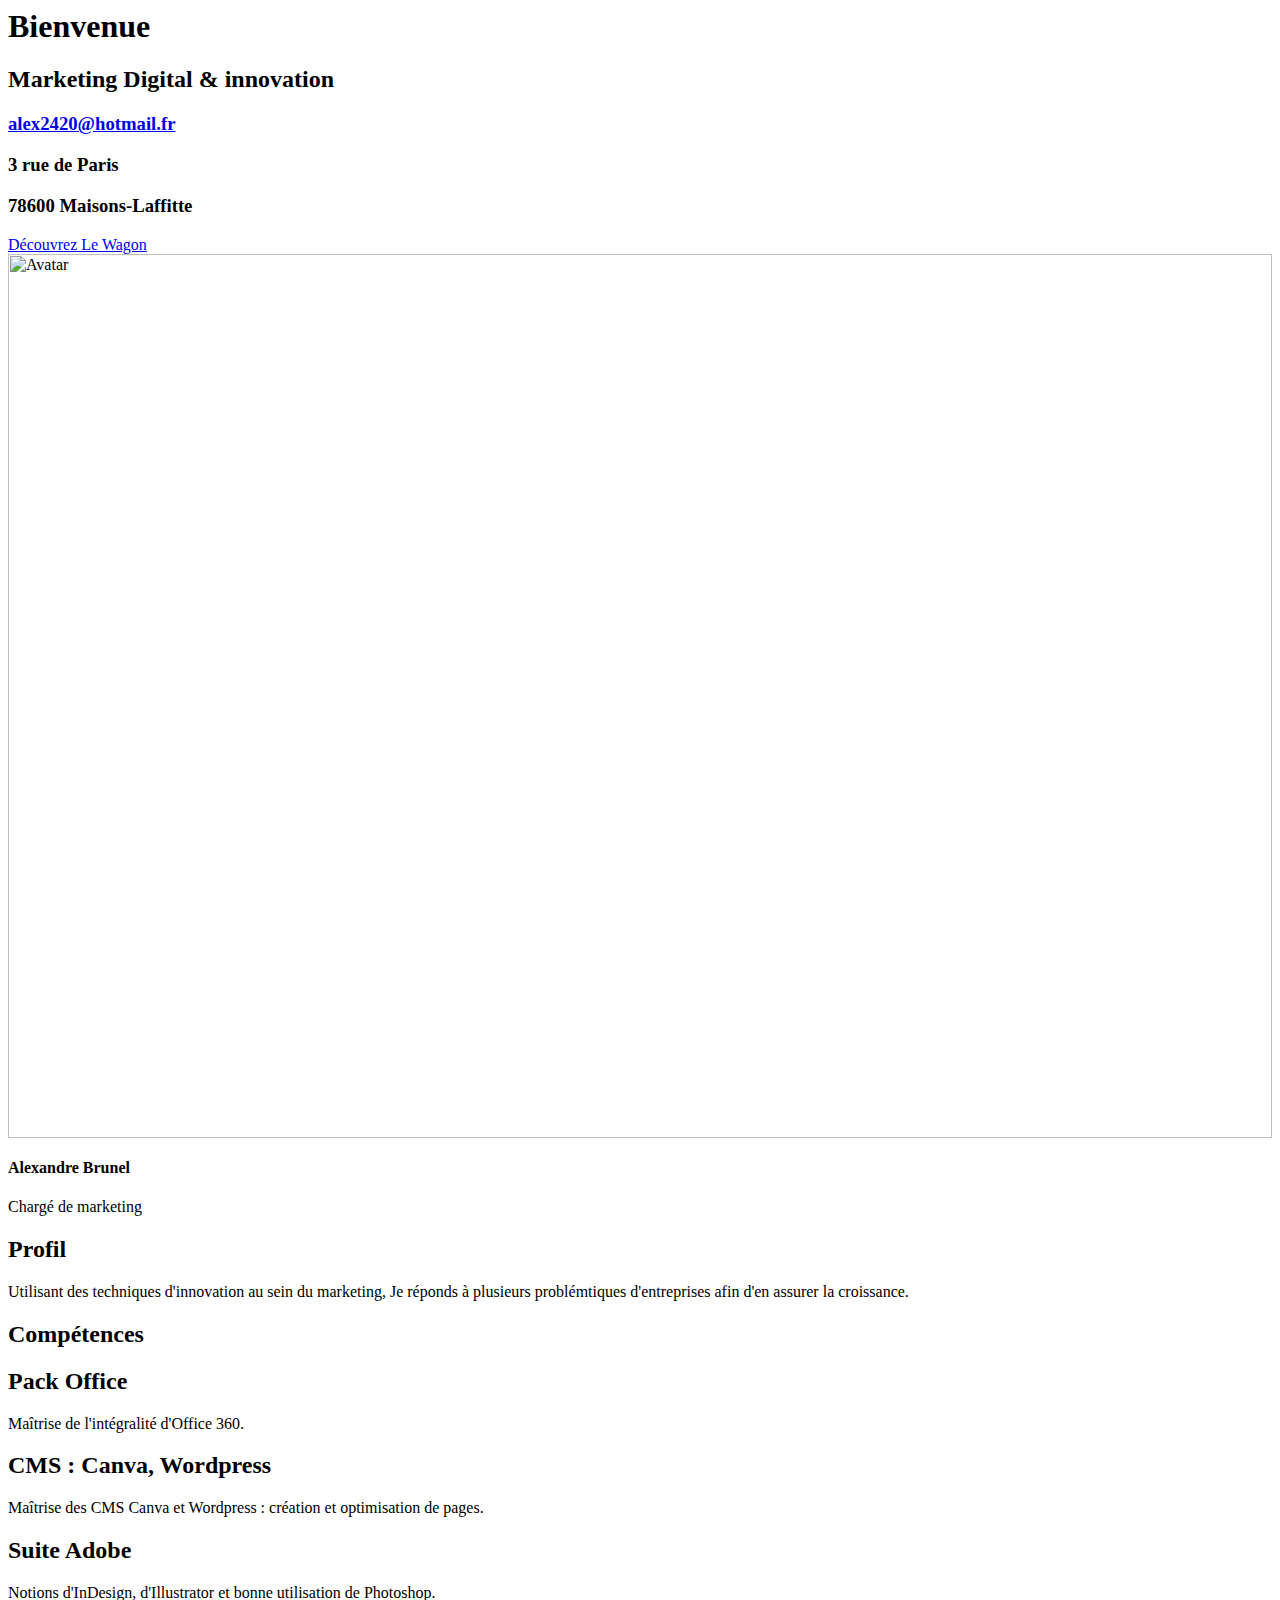
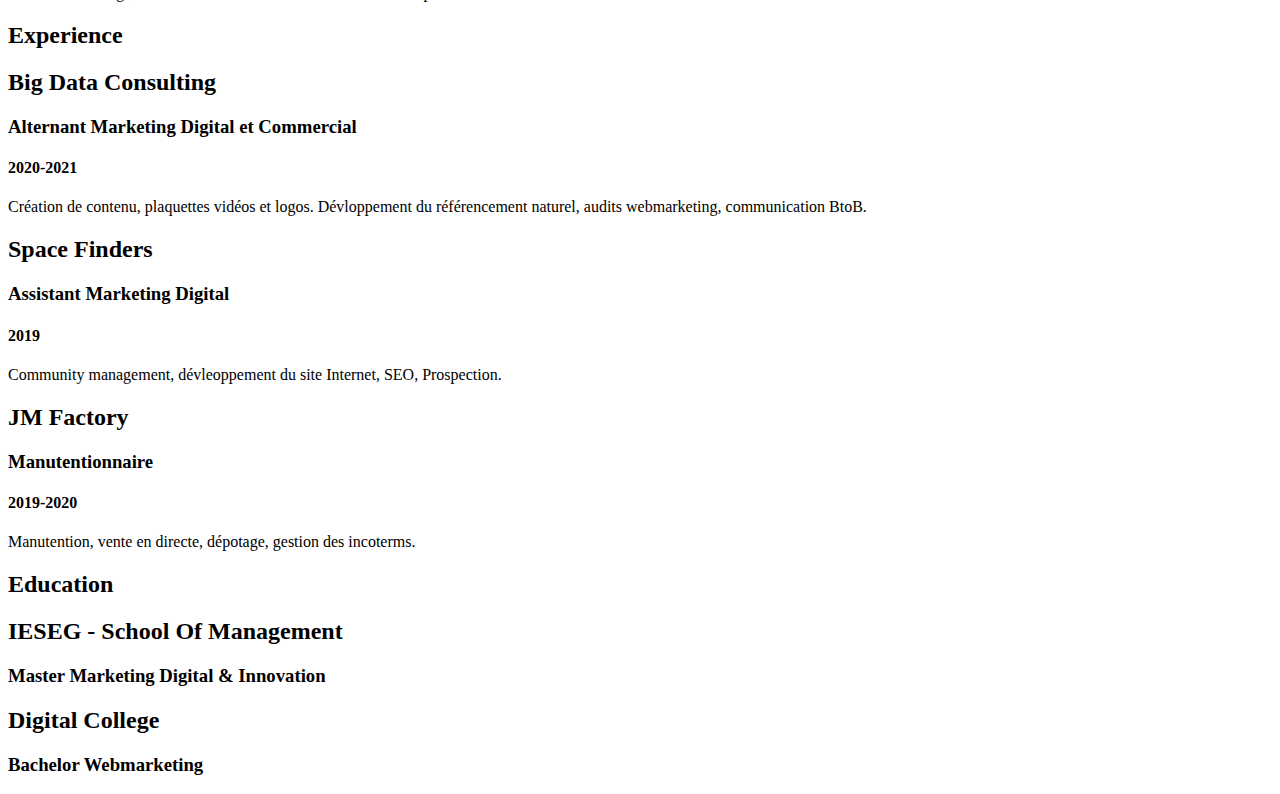
==== cv-wagon.html @ b69e7cfc "Add files via upload" ====
<!DOCTYPE html
<html>
<head>

	<title> Bienvenue | Marketing Digital & innovation | alex2420@hotmail.fr</title>
	<meta http-equiv="content-type" content="text/html; charset=utf-8" />

	<meta name="keywords" content="" />
	<meta name="description" content="" />

	<link rel="stylesheet" type="text/css" href="http://yui.yahooapis.com/2.7.0/build/reset-fonts-grids/reset-fonts-grids.css" media="all" /> 
	<link rel="stylesheet" type="text/css" href="cv-wagon.css" media="all" />
	

</head>
<body>

<div id="doc2" class="yui-t7">
	<div id="inner">
	
		<div id="hd">
			<div class="yui-gc">
				<div class="yui-u first">
					<h1>Bienvenue</h1>
					<h2>Marketing Digital & innovation</h2>
					<h3><a href="alex2420@hotmail.fr">alex2420@hotmail.fr</a></h3>
						<h3>3 rue de Paris</h3>
						<h3>78600 Maisons-Laffitte</h3>
						<div class="banner">
							<a href="https://alex24201.github.io/my-profile/" target="_blank" class="btn-blue">Découvrez Le Wagon</a>
						</div>
				</div>

				<div class="yui-u">
					<div class="photo">
							<img src="photo-cv.jpg" alt="Avatar" style="width:100%">
							<div class="container">
							  <h4><b>Alexandre Brunel</b></h4>
							  <p>Chargé de marketing</p>
							</div>
						  </div>
					</div>
				</div>
			</div>
		</div>

		<div id="bd">
			<div id="yui-main">
				<div class="yui-b">

					<div class="yui-gf">
						<div class="yui-u first">
							<h2>Profil</h2>
						</div>
						<div class="yui-u">
							<p class="enlarge">
								Utilisant des techniques d'innovation au sein du marketing, Je réponds à plusieurs problémtiques d'entreprises afin d'en assurer la croissance.
							</p>
						</div>
					</div>

					<div class="yui-gf">
						<div class="yui-u first">
							<h2>Compétences</h2>
						</div>
						<div class="yui-u">

								<div class="talent">
									<h2>Pack Office</h2>
									<p>Maîtrise de l'intégralité d'Office 360.	</p>
								</div>

								<div class="talent">
									<h2>CMS : Canva, Wordpress</h2>
									<p>Maîtrise des CMS Canva et Wordpress : création et optimisation de pages.	 </p>
								</div>

								<div class="talent">
									<h2>Suite Adobe</h2>
									<p>Notions d'InDesign, d'Illustrator et bonne utilisation de Photoshop.</p>
								</div>
						</div>
					</div>

					<div class="yui-gf">
	
						<div class="yui-u first">
							<h2>Experience</h2>
						</div>

						<div class="yui-u">

							<div class="job">
								<h2>Big Data Consulting</h2>
								<h3>Alternant Marketing Digital et Commercial</h3>
								<h4>2020-2021</h4>
								<p>Création de contenu, plaquettes vidéos et logos. Dévloppement du référencement naturel, audits webmarketing, communication BtoB. </p>
							</div>

							<div class="job">
								<h2>Space Finders</h2>
								<h3>Assistant Marketing Digital</h3>
								<h4>2019</h4>
								<p>Community management, dévleoppement du site Internet, SEO, Prospection. </p>
							</div>

							<div class="job">
								<h2>JM Factory</h2>
								<h3>Manutentionnaire</h3>
								<h4>2019-2020</h4>
								<p>Manutention, vente en directe, dépotage, gestion des incoterms. </p>
							</div>

						</div>
					</div>


					<div class="yui-gf last">
						<div class="yui-u first">
							<h2>Education</h2>
						</div>
						<div class="yui-u">
							<h2>IESEG - School Of Management</h2>
							<h3>Master Marketing Digital & Innovation </h3>
							
						</div>
					</div>

					<div class="yui-gf last">
						<div class="yui-u first">
						</div>
						<div class="yui-u">
							<h2>Digital College</h2>
							<h3>Bachelor Webmarketing</h3>
							


				</div>
			</div>
		</div>

		</div>

	</div>

</div>

</body>
</html>
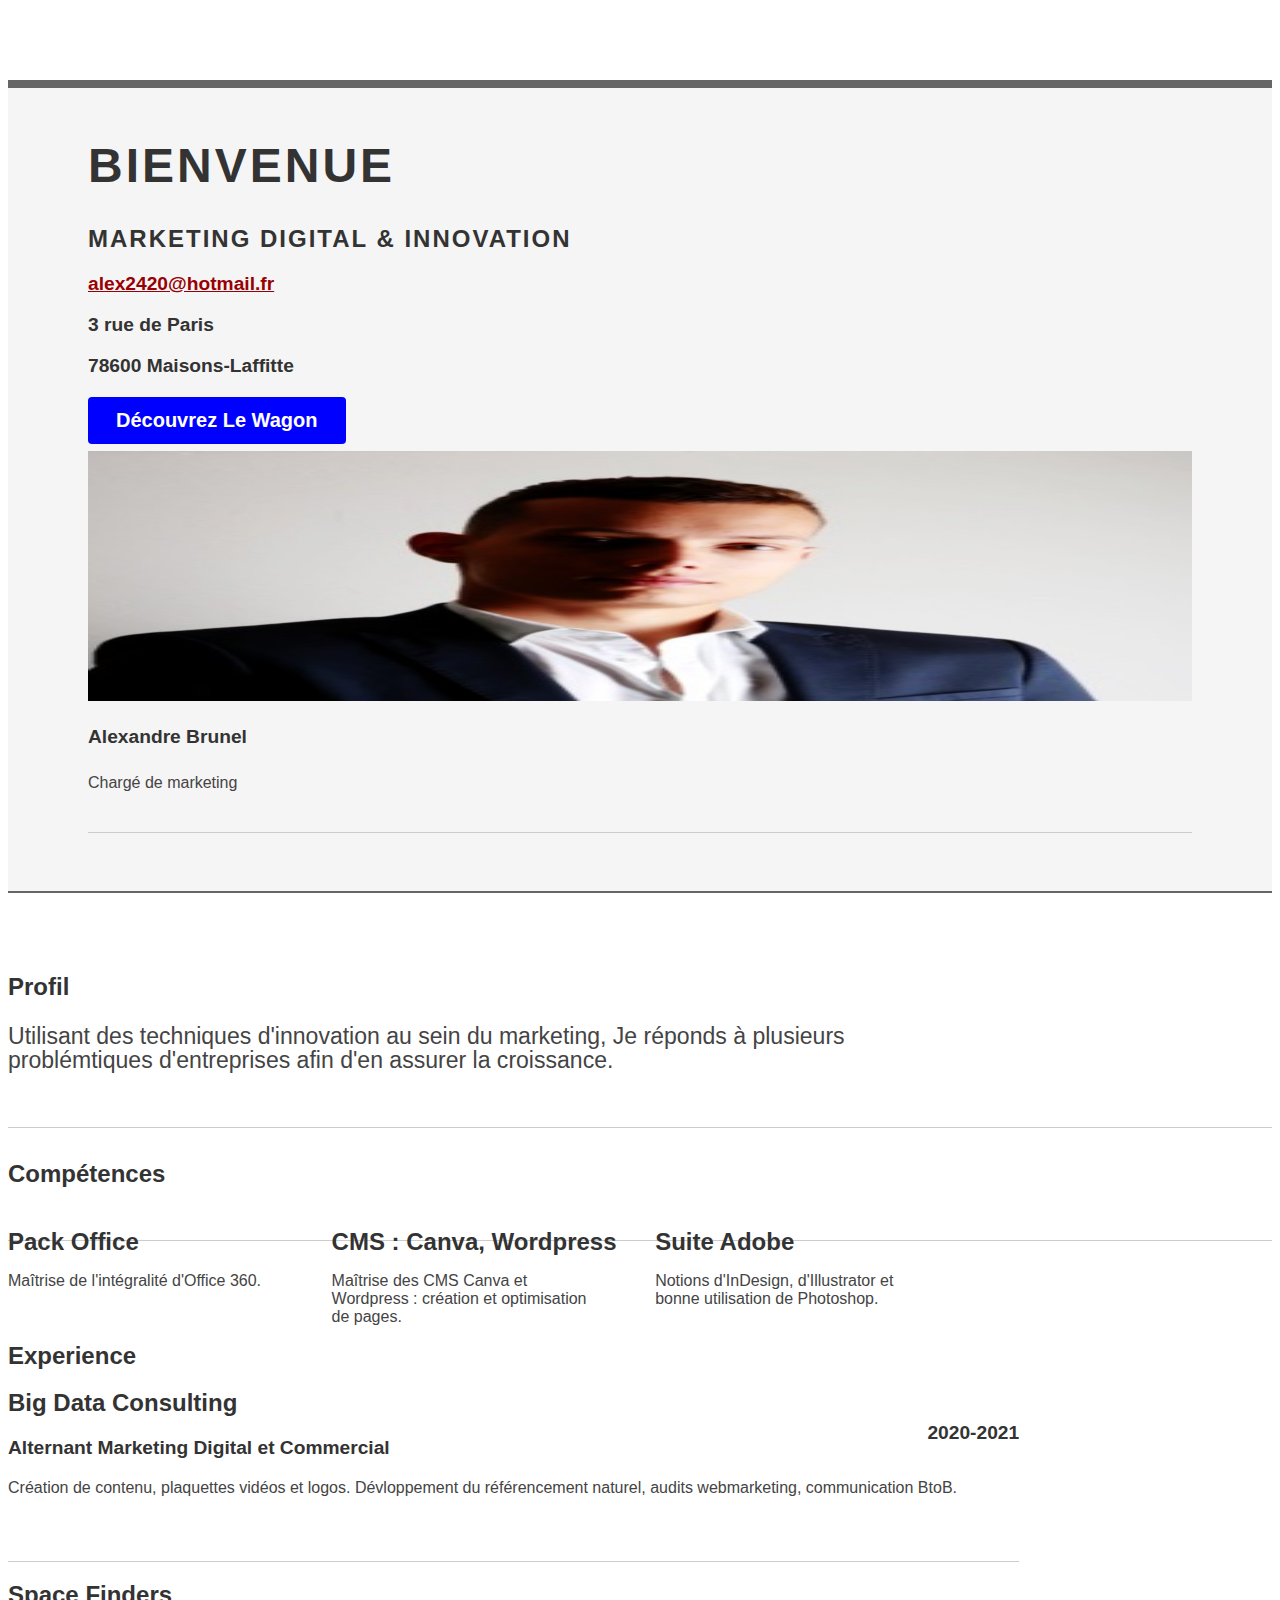
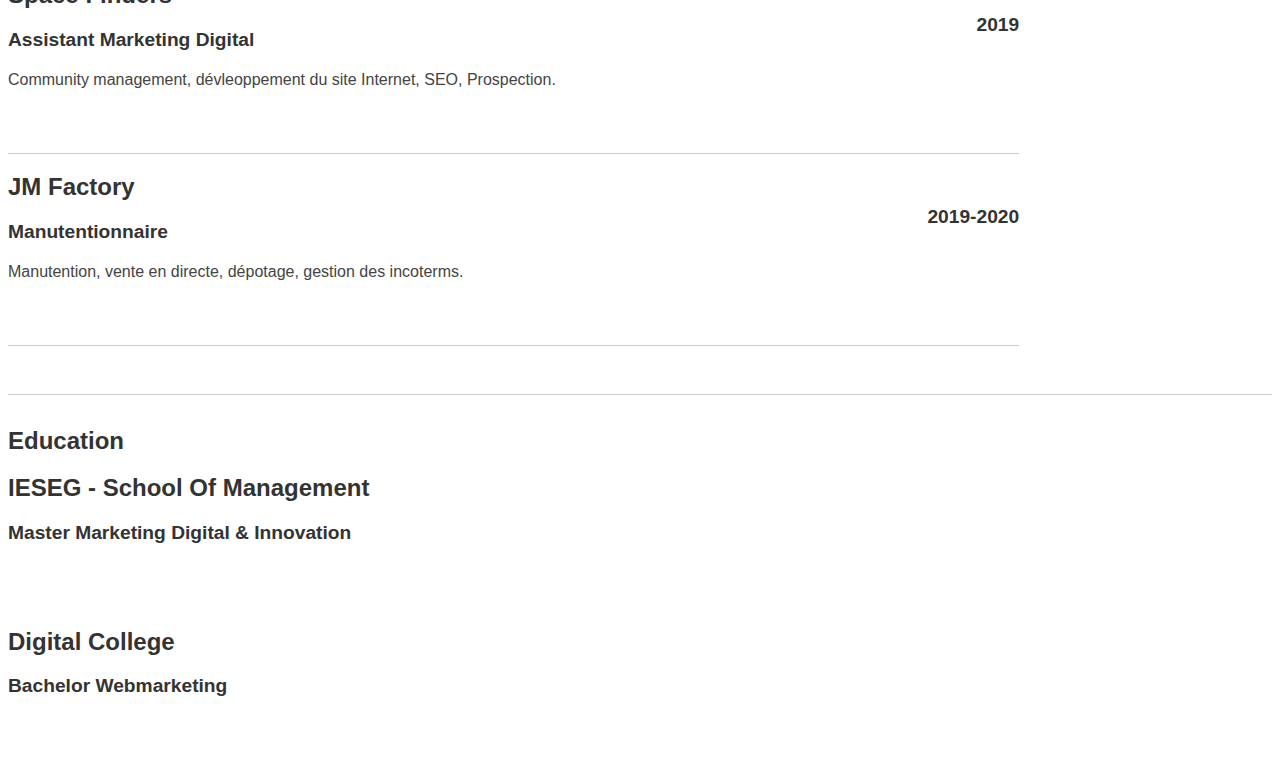
==== commit 9f7a4806: "Add files via upload" ====
--- a/cv-wagon.html
+++ b/cv-wagon.html
@@ -27,13 +27,13 @@
 						<h3>3 rue de Paris</h3>
 						<h3>78600 Maisons-Laffitte</h3>
 						<div class="banner">
-							<a href="https://alex24201.github.io/my-profile/" target="_blank" class="btn-blue">Découvrez Le Wagon</a>
+							<a href="index.html" target="_blank" class="btn-blue">Découvrez Le Wagon</a>
 						</div>
 				</div>
 
 				<div class="yui-u">
 					<div class="photo">
-							<img src="photo-cv.jpg" alt="Avatar" style="width:100%">
+							<img src="images/photo-cv.jpg" alt="Avatar" style="width:100%">
 							<div class="container">
 							  <h4><b>Alexandre Brunel</b></h4>
 							  <p>Chargé de marketing</p>
--- a/cv-wagon.css
+++ b/cv-wagon.css
@@ -0,0 +1,80 @@
+
+.msg { padding: 10px; background: #222; position: relative; }
+.msg h1 { color: #fff;  }
+.msg a { margin-left: 20px; background: #408814; color: white; padding: 4px 8px; text-decoration: none; }
+.msg a:hover { background: #266400; }
+
+body { font-family: Arial, Helvetica, sans-serif; color: #444; }
+#inner { padding: 10px 80px; margin: 80px auto; background: #f5f5f5; border: solid #666; border-width: 8px 0 2px 0; }
+.yui-gf { margin-bottom: 2em; padding-bottom: 2em; border-bottom: 1px solid #ccc; }
+
+#hd { margin: 2.5em 0 3em 0; padding-bottom: 1.5em; border-bottom: 1px solid #ccc }
+#hd h2 { text-transform: uppercase; letter-spacing: 2px; }
+#bd, #ft { margin-bottom: 2em; }
+
+#ft { padding: 1em 0 5em 0; font-size: 90%; border-top: 1px solid #ccc; text-align: center; }
+#ft p { margin-bottom: 0; text-align: center;   }
+
+
+#hd h1 { font-size: 48px; text-transform: uppercase; letter-spacing: 3px; }
+h2 { font-size: 150% }
+h3, h4 { font-size: 120%; }
+h1, h2, h3, h4 { color: #333; }
+p { font-size: 100%; line-height: 18px; padding-right: 3em; }
+a { color: #990003 }
+a:hover { text-decoration: none; }
+strong { font-weight: bold; }
+li { line-height: 24px; border-bottom: 1px solid #ccc; }
+p.enlarge { font-size: 144%; padding-right: 6.5em; line-height: 24px; }
+p.enlarge span { color: #000 }
+.photo { margin-top: 7px; } 
+
+img {
+	width: 25   0px;
+	height: 250px;
+}
+.first h2 { font-style: normal }
+.last { border-bottom: 0 }
+
+.job { position: relative; margin-bottom: 1em; padding-bottom: 1em; border-bottom: 1px solid #ccc; }
+.job h4 { position: absolute; top: 0.35em; right: 0 }
+.job p { margin: 0.75em 0 3em 0; }
+
+.last { border: none; }
+.skills-list {  }
+.skills-list ul { margin: 0; }
+.skills-list li { margin: 3px 0; padding: 3px 0; }
+.skills-list li span { font-size: 150%; display: block; margin-bottom: -2px; padding: 0 }
+.talent { width: 32%; float: left }
+.talent h2 { margin-bottom: 6px; }
+
+#srt-ttab { margin-bottom: 100px; text-align: center;  }
+#srt-ttab img.last { margin-top: 20px }
+
+.yui-gf .yui-u{width:80%;}
+.yui-gf div.first{width:10%;}
+.yui-gf .yui-{width:80%;}
+
+.banner h1 {
+    color: white;
+    font-size: 45px;
+    margin: 0;
+}
+
+.banner p {
+    color: white;
+    font-size: 24px;
+    opacity: 0.7;
+}
+
+.btn-blue {
+    background-color: blue;
+    color: white;
+    padding: 12px 28px;
+    border-radius: 4px;
+    display: inline-block;
+    text-decoration: none;
+    transition: .3s;
+    font-size: 20px;
+    font-weight: bold;
+}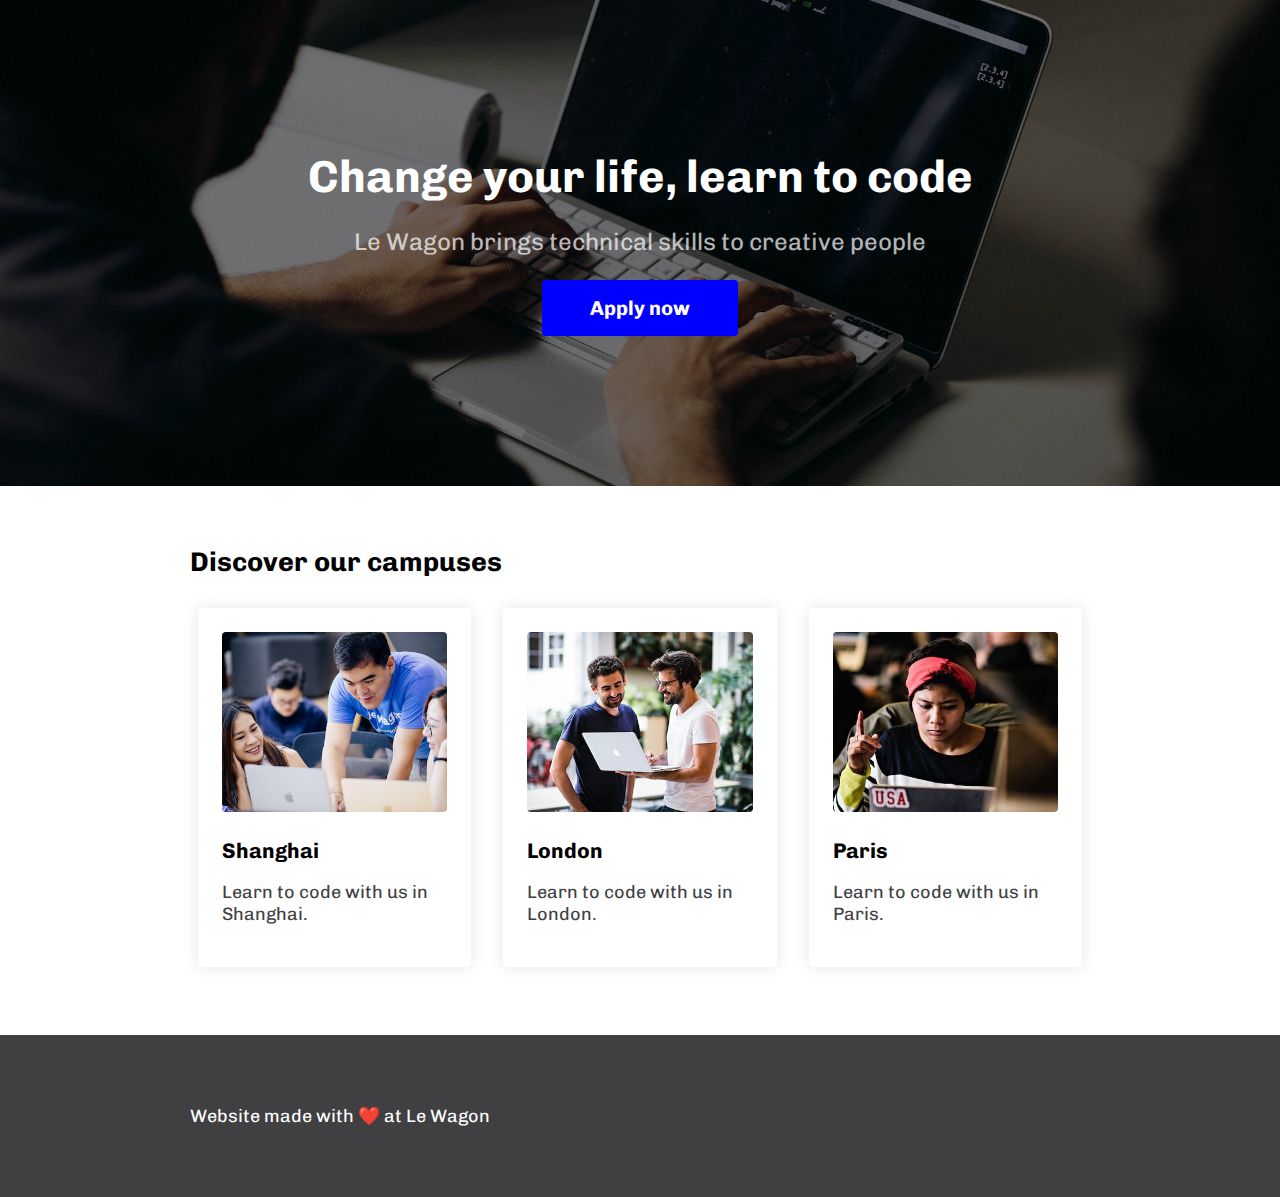
==== commit a42ed72c: "Add files via upload" ====
--- a/cv-wagon.html
+++ b/cv-wagon.html
@@ -1,150 +1,56 @@
-<!DOCTYPE html
-<html>
-<head>
-
-	<title> Bienvenue | Marketing Digital & innovation | alex2420@hotmail.fr</title>
-	<meta http-equiv="content-type" content="text/html; charset=utf-8" />
-
-	<meta name="keywords" content="" />
-	<meta name="description" content="" />
-
-	<link rel="stylesheet" type="text/css" href="http://yui.yahooapis.com/2.7.0/build/reset-fonts-grids/reset-fonts-grids.css" media="all" /> 
-	<link rel="stylesheet" type="text/css" href="cv-wagon.css" media="all" />
-	
-
-</head>
-<body>
-
-<div id="doc2" class="yui-t7">
-	<div id="inner">
-	
-		<div id="hd">
-			<div class="yui-gc">
-				<div class="yui-u first">
-					<h1>Bienvenue</h1>
-					<h2>Marketing Digital & innovation</h2>
-					<h3><a href="alex2420@hotmail.fr">alex2420@hotmail.fr</a></h3>
-						<h3>3 rue de Paris</h3>
-						<h3>78600 Maisons-Laffitte</h3>
-						<div class="banner">
-							<a href="index.html" target="_blank" class="btn-blue">Découvrez Le Wagon</a>
-						</div>
-				</div>
-
-				<div class="yui-u">
-					<div class="photo">
-							<img src="images/photo-cv.jpg" alt="Avatar" style="width:100%">
-							<div class="container">
-							  <h4><b>Alexandre Brunel</b></h4>
-							  <p>Chargé de marketing</p>
-							</div>
-						  </div>
-					</div>
-				</div>
-			</div>
-		</div>
-
-		<div id="bd">
-			<div id="yui-main">
-				<div class="yui-b">
-
-					<div class="yui-gf">
-						<div class="yui-u first">
-							<h2>Profil</h2>
-						</div>
-						<div class="yui-u">
-							<p class="enlarge">
-								Utilisant des techniques d'innovation au sein du marketing, Je réponds à plusieurs problémtiques d'entreprises afin d'en assurer la croissance.
-							</p>
-						</div>
-					</div>
-
-					<div class="yui-gf">
-						<div class="yui-u first">
-							<h2>Compétences</h2>
-						</div>
-						<div class="yui-u">
-
-								<div class="talent">
-									<h2>Pack Office</h2>
-									<p>Maîtrise de l'intégralité d'Office 360.	</p>
-								</div>
-
-								<div class="talent">
-									<h2>CMS : Canva, Wordpress</h2>
-									<p>Maîtrise des CMS Canva et Wordpress : création et optimisation de pages.	 </p>
-								</div>
-
-								<div class="talent">
-									<h2>Suite Adobe</h2>
-									<p>Notions d'InDesign, d'Illustrator et bonne utilisation de Photoshop.</p>
-								</div>
-						</div>
-					</div>
-
-					<div class="yui-gf">
-	
-						<div class="yui-u first">
-							<h2>Experience</h2>
-						</div>
-
-						<div class="yui-u">
-
-							<div class="job">
-								<h2>Big Data Consulting</h2>
-								<h3>Alternant Marketing Digital et Commercial</h3>
-								<h4>2020-2021</h4>
-								<p>Création de contenu, plaquettes vidéos et logos. Dévloppement du référencement naturel, audits webmarketing, communication BtoB. </p>
-							</div>
-
-							<div class="job">
-								<h2>Space Finders</h2>
-								<h3>Assistant Marketing Digital</h3>
-								<h4>2019</h4>
-								<p>Community management, dévleoppement du site Internet, SEO, Prospection. </p>
-							</div>
-
-							<div class="job">
-								<h2>JM Factory</h2>
-								<h3>Manutentionnaire</h3>
-								<h4>2019-2020</h4>
-								<p>Manutention, vente en directe, dépotage, gestion des incoterms. </p>
-							</div>
-
-						</div>
-					</div>
-
-
-					<div class="yui-gf last">
-						<div class="yui-u first">
-							<h2>Education</h2>
-						</div>
-						<div class="yui-u">
-							<h2>IESEG - School Of Management</h2>
-							<h3>Master Marketing Digital & Innovation </h3>
-							
-						</div>
-					</div>
-
-					<div class="yui-gf last">
-						<div class="yui-u first">
-						</div>
-						<div class="yui-u">
-							<h2>Digital College</h2>
-							<h3>Bachelor Webmarketing</h3>
-							
-
-
-				</div>
-			</div>
-		</div>
-
-		</div>
-
-	</div>
-
-</div>
-
-</body>
-</html>
-
+<!DOCTYPE html>
+<html lang="en">
+<head>
+  <meta charset="UTF-8">
+  <title>Le Wagon - Web Development Sprint</title>
+
+  <link href="https://fonts.googleapis.com/css?family=Chivo:700|Overpass:400,700&display=swap" rel="stylesheet">
+
+  <link rel="stylesheet" href="style.css">
+</head>
+<body>
+
+  <!-- Banner section -->
+  <div class="banner">
+    <h1>Change your life, learn to code</h1>
+    <p>Le Wagon brings technical skills to creative people</p>
+    <a href="https://www.lewagon.com" target="_blank" class="btn-blue">Apply now</a>
+  </div>
+
+  <div class="container">
+    <h2>Discover our campuses</h2>
+    <!-- Cards section -->
+    <div class="cards">
+
+      <!-- Shanghai -->
+      <div class="card-city">
+        <img src="images/shanghai.jpg" alt="">
+        <h3>Shanghai</h3>
+        <p>Learn to code with us in Shanghai.</p>
+      </div>
+
+      <!-- London -->
+      <div class="card-city">
+        <img src="images/london.jpg" alt="">
+        <h3>London</h3>
+        <p>Learn to code with us in London.</p>
+      </div>
+
+      <!-- Paris card -->
+      <div class="card-city">
+        <img src="images/paris.jpg" alt="">
+        <h3>Paris</h3>
+        <p>Learn to code with us in Paris.</p>
+      </div>
+    </div>
+  </div>
+
+  <!-- Footer section -->
+  <div class="footer">
+    <div class="container">
+      <p>Website made with ❤️ at Le Wagon</p>
+    </div>
+  </div>
+
+</body>
+</html>
--- a/style.css
+++ b/style.css
@@ -0,0 +1,96 @@
+
+body {
+    font-family: 'Chivo', sans-serif;
+    color: #404042;
+    font-size: 18px;
+    margin: 0;
+}
+
+h1 {
+    color: black;
+    font-family: 'Chivo', sans-serif;
+}
+
+h2 {
+    color: black;
+    font-family: 'Chivo', sans-serif;
+}
+
+h3 {
+    color: black;
+    font-family: 'Chivo', sans-serif;
+}
+
+.container {
+    width: 900px;
+    margin: 60px auto;
+}
+
+.banner {
+    background-image: url('images/background.jpg');
+    background-size: cover;
+    background-position: center;
+    padding: 150px 0;
+    text-align: center;
+}
+
+.banner h1 {
+    color: white;
+    font-size: 45px;
+    margin: 0;
+}
+
+.banner p {
+    color: white;
+    font-size: 24px;
+    opacity: 0.7;
+}
+
+.btn-blue {
+    background-color: blue;
+    color: white;
+    padding: 16px 48px;
+    border-radius: 4px;
+    display: inline-block;
+    text-decoration: none;
+    transition: .3s;
+    font-size: 20px;
+    font-weight: bold;
+}
+
+.btn-blue:hover {
+    background-color: purple;
+    color: white;
+}
+
+.card-city {
+    background: white;
+    box-shadow: 0 0 16px rgba(0, 0, 0, 0.1);
+    border-radius: 4px;
+    padding: 24px;
+    margin: 8px;
+    flex-grow: 1;
+}
+
+.card-city img {
+    width: 100%;
+    height: 180px;
+    object-fit: cover;
+    border-radius: 4px;
+}
+
+.card-city h3 {
+    margin-bottom: 0;
+}
+
+.footer {
+    background: #404042;
+    color: white;
+    padding: 10px 0px;
+}
+
+.cards {
+    display: grid;
+    grid-template-columns: 1fr 1fr 1fr;
+    grid-gap: 16px;
+}